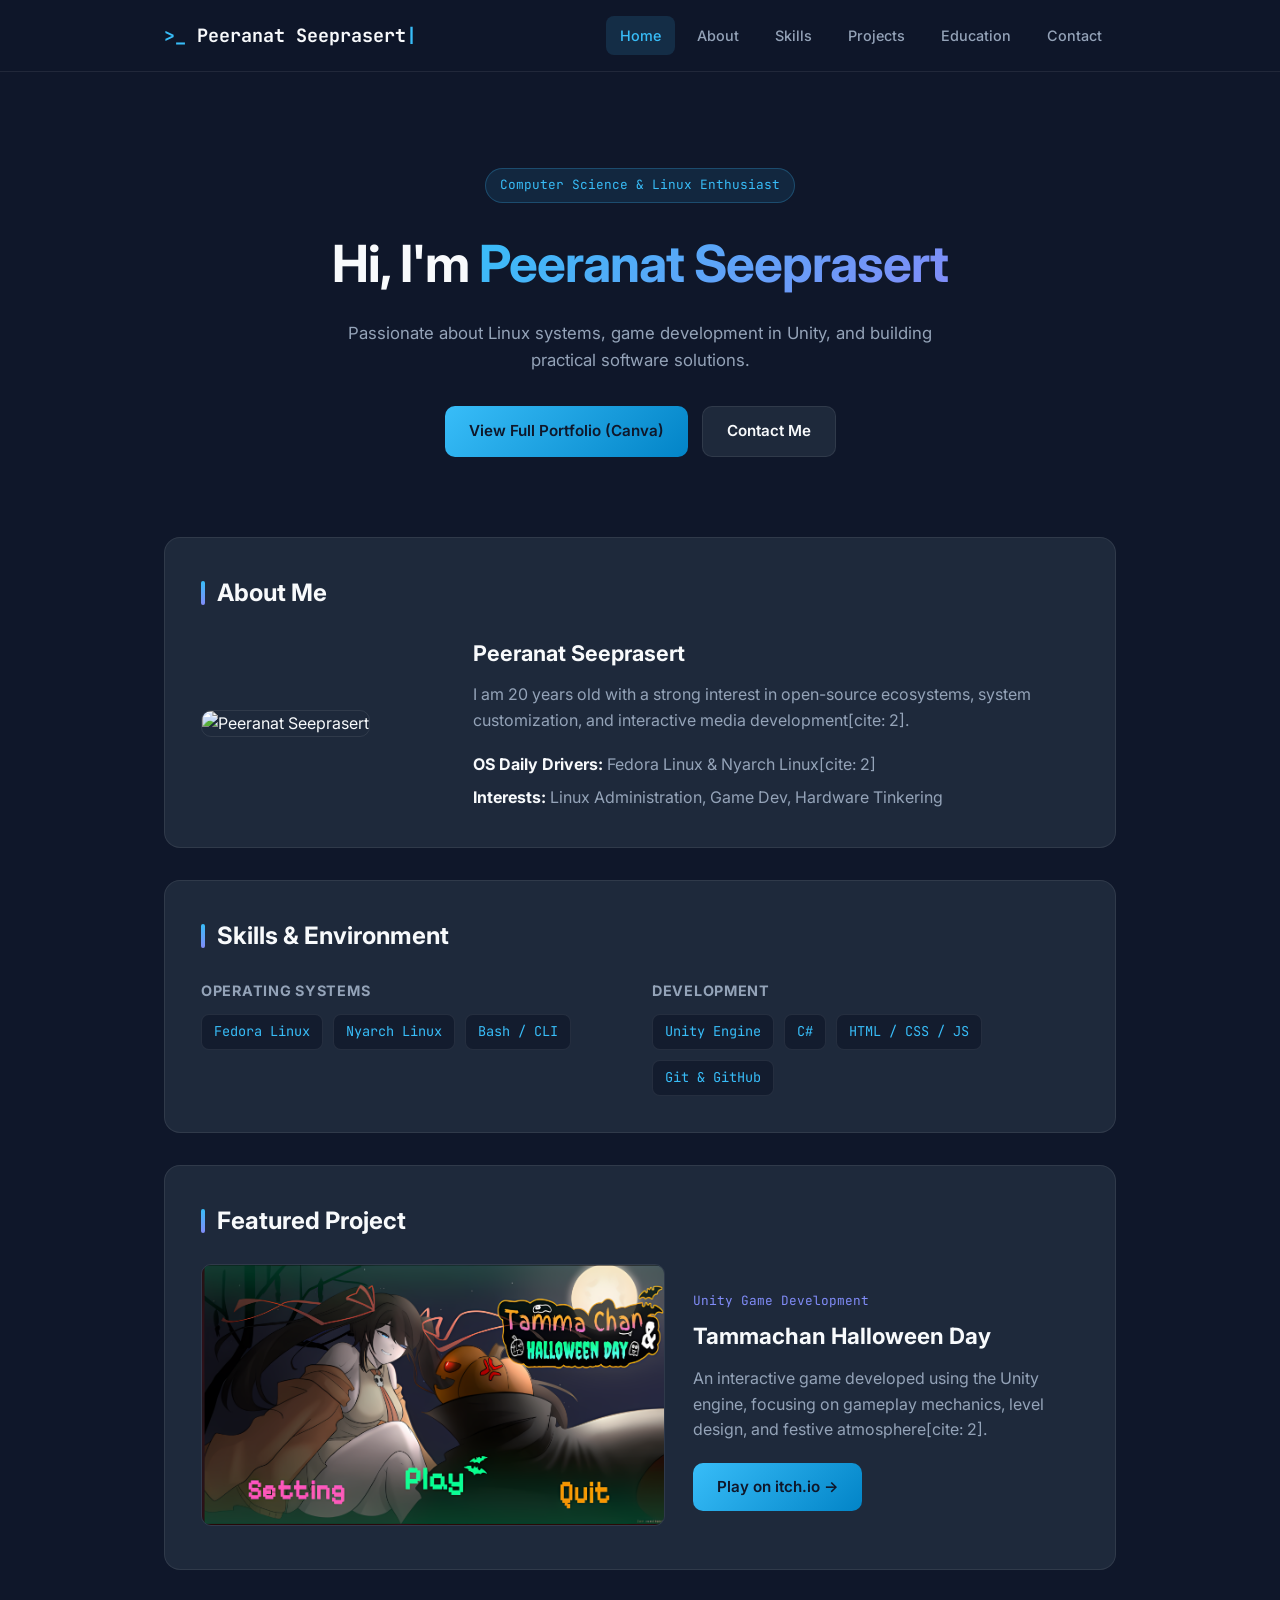
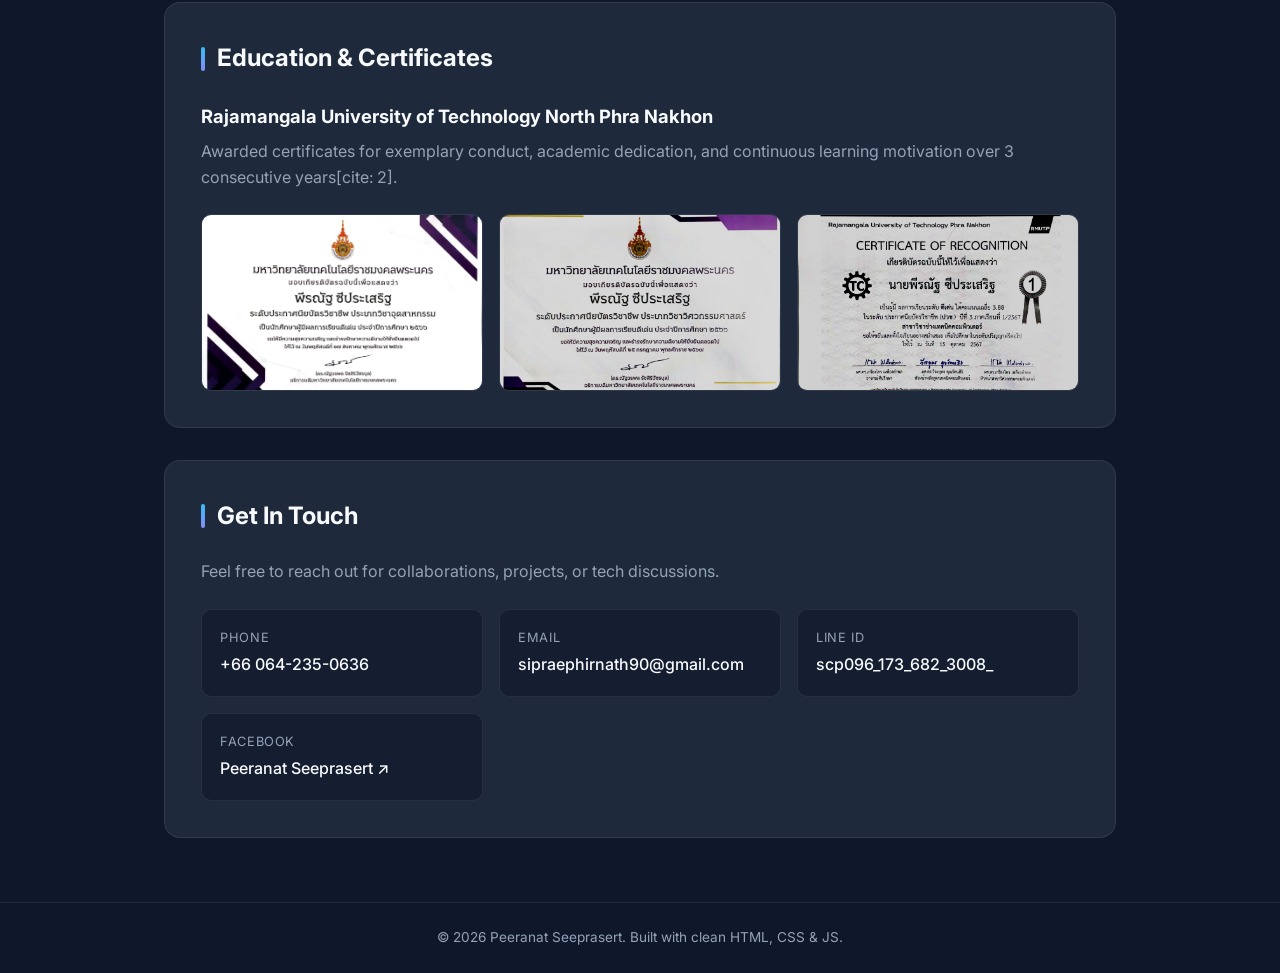
==== site/index.html @ e121f676 "Majorchange:modernize web" ====
<!DOCTYPE html>
<html lang="en">
<head>
  <meta charset="UTF-8">
  <meta name="viewport" content="width=device-width, initial-scale=1.0">
  <title>Peeranat Seeprasert | Portfolio</title>
  <link rel="preconnect" href="https://fonts.googleapis.com">
  <link rel="preconnect" href="https://fonts.gstatic.com" crossorigin>
  <link href="https://fonts.googleapis.com/css2?family=Inter:wght@400;500;600;700&family=JetBrains+Mono:wght@500;700&display=swap" rel="stylesheet">
  <link rel="stylesheet" href="styles.css">
</head>
<body>

  <nav class="navbar">
    <div class="nav-container">
      <a href="#home" class="brand">
        <span class="prompt">&gt;_</span> <span id="typewriter"></span><span class="cursor">|</span>
      </a>
      <div class="nav-links">
        <a href="#home" class="active">Home</a>
        <a href="#about">About</a>
        <a href="#skills">Skills</a>
        <a href="#projects">Projects</a>
        <a href="#education">Education</a>
        <a href="#contacts">Contact</a>
      </div>
    </div>
  </nav>

  <main class="container">
    <!-- Hero Section -->
    <section id="home" class="hero">
      <span class="badge">Computer Science & Linux Enthusiast</span>
      <h1>Hi, I'm <span class="gradient-text">Peeranat Seeprasert</span></h1>
      <p class="hero-desc">
        Passionate about Linux systems, game development in Unity, and building practical software solutions.
      </p>
      <div class="hero-actions">
        <a href="https://www.canva.com/design/DAFn1muEa0U/SDMkf6ifCGOokU0-OmJz7w/view?utm_content=DAFn1muEa0U&utm_campaign=designshare&utm_medium=link&utm_source=editor" target="_blank" rel="noopener" class="btn btn-primary">
          View Full Portfolio (Canva)
        </a>
        <a href="#contacts" class="btn btn-secondary">Contact Me</a>
      </div>
    </section>

    <!-- About Section -->
    <section id="about" class="card">
      <h2 class="section-title">About Me</h2>
      <div class="about-grid">
        <div class="about-image">
          <img src="1691246905751.jpg" alt="Peeranat Seeprasert">
        </div>
        <div class="about-content">
          <h3>Peeranat Seeprasert</h3>
          <p>
            I am 20 years old with a strong interest in open-source ecosystems, system customization, and interactive media development[cite: 2].
          </p>
          <ul class="info-list">
            <li><strong>OS Daily Drivers:</strong> Fedora Linux &amp; Nyarch Linux[cite: 2]</li>
            <li><strong>Interests:</strong> Linux Administration, Game Dev, Hardware Tinkering</li>
          </ul>
        </div>
      </div>
    </section>

    <!-- Skills Section -->
    <section id="skills" class="card">
      <h2 class="section-title">Skills &amp; Environment</h2>
      <div class="skills-grid">
        <div class="skill-group">
          <h4>Operating Systems</h4>
          <div class="tags">
            <span class="tag">Fedora Linux</span>
            <span class="tag">Nyarch Linux</span>
            <span class="tag">Bash / CLI</span>
          </div>
        </div>
        <div class="skill-group">
          <h4>Development</h4>
          <div class="tags">
            <span class="tag">Unity Engine</span>
            <span class="tag">C#</span>
            <span class="tag">HTML / CSS / JS</span>
            <span class="tag">Git &amp; GitHub</span>
          </div>
        </div>
      </div>
    </section>

    <!-- Projects Section -->
    <section id="projects" class="card">
      <h2 class="section-title">Featured Project</h2>
      <div class="project-showcase">
        <div class="project-media">
          <img src="Game_Picture.png" alt="Unity Game Example">
        </div>
        <div class="project-info">
          <span class="project-tag">Unity Game Development</span>
          <h3>Tammachan Halloween Day</h3>
          <p>
            An interactive game developed using the Unity engine, focusing on gameplay mechanics, level design, and festive atmosphere[cite: 2].
          </p>
          <a href="https://tammastudio.itch.io/tammachanhalloweenday" target="_blank" rel="noopener" class="btn btn-primary">
            Play on itch.io &rarr;
          </a>
        </div>
      </div>
    </section>

    <!-- Education Section -->
    <section id="education" class="card">
      <h2 class="section-title">Education &amp; Certificates</h2>
      <div class="edu-header">
        <h3>Rajamangala University of Technology North Phra Nakhon</h3>
        <p>Awarded certificates for exemplary conduct, academic dedication, and continuous learning motivation over 3 consecutive years[cite: 2].</p>
      </div>
      <div class="cert-grid">
        <img src="1699880186293(1).jpg" alt="Certificate 1" class="cert-img">
        <img src="IMG_0772.jpg" alt="Certificate 2" class="cert-img">
        <img src="IMG_0771.jpg" alt="Certificate 3" class="cert-img">
      </div>
    </section>

    <!-- Contacts Section -->
    <section id="contacts" class="card">
      <h2 class="section-title">Get In Touch</h2>
      <p class="contact-subtitle">Feel free to reach out for collaborations, projects, or tech discussions.</p>
      <div class="contact-grid">
        <a href="tel:+66642350636" class="contact-item">
          <span class="contact-label">Phone</span>
          <span class="contact-value">+66 064-235-0636</span>
        </a>
        <a href="mailto:sipraephirnath90@gmail.com" class="contact-item">
          <span class="contact-label">Email</span>
          <span class="contact-value">sipraephirnath90@gmail.com</span>
        </a>
        <div class="contact-item">
          <span class="contact-label">Line ID</span>
          <span class="contact-value">scp096_173_682_3008_</span>
        </div>
        <a href="https://www.facebook.com/profile.php?id=100039198768216" target="_blank" rel="noopener" class="contact-item">
          <span class="contact-label">Facebook</span>
          <span class="contact-value">Peeranat Seeprasert &nearr;</span>
        </a>
      </div>
    </section>
  </main>

  <footer>
    <p>&copy; 2026 Peeranat Seeprasert. Built with clean HTML, CSS &amp; JS.</p>
  </footer>

  <script src="app.js"></script>
</body>
</html>
---- site/styles.css ----
:root {
  --bg-main: #0f172a;
  --bg-card: #1e293b;
  --bg-card-hover: #263349;
  --text-primary: #f8fafc;
  --text-secondary: #94a3b8;
  --accent-primary: #38bdf8;
  --accent-secondary: #818cf8;
  --border-subtle: rgba(255, 255, 255, 0.08);
  --radius-lg: 16px;
  --radius-md: 10px;
}

* {
  box-sizing: border-box;
  margin: 0;
  padding: 0;
}

html {
  scroll-behavior: smooth;
  scroll-padding-top: 85px;
}

body {
  font-family: 'Inter', -apple-system, BlinkMacSystemFont, sans-serif;
  background-color: var(--bg-main);
  color: var(--text-primary);
  line-height: 1.6;
  min-height: 100vh;
  display: flex;
  flex-direction: column;
}

/* Navbar (Glassmorphism) */
.navbar {
  position: sticky;
  top: 0;
  z-index: 1000;
  width: 100%;
  background: rgba(15, 23, 42, 0.82);
  backdrop-filter: blur(12px);
  border-bottom: 1px solid var(--border-subtle);
}

.nav-container {
  max-width: 1000px;
  margin: 0 auto;
  padding: 16px 24px;
  display: flex;
  justify-content: space-between;
  align-items: center;
  gap: 16px;
}

.brand {
  font-family: 'JetBrains Mono', monospace;
  font-size: 1.15rem;
  font-weight: 700;
  color: var(--text-primary);
  text-decoration: none;
}

.brand .prompt {
  color: var(--accent-primary);
}

.cursor {
  color: var(--accent-primary);
  animation: blink 1s step-end infinite;
}

@keyframes blink {
  50% { opacity: 0; }
}

.nav-links {
  display: flex;
  flex-wrap: wrap;
  gap: 8px;
}

.nav-links a {
  text-decoration: none;
  color: var(--text-secondary);
  font-size: 0.9rem;
  font-weight: 500;
  padding: 8px 14px;
  border-radius: 8px;
  transition: all 0.2s ease;
}

.nav-links a:hover,
.nav-links a.active {
  color: var(--text-primary);
  background: rgba(56, 189, 248, 0.14);
}

.nav-links a.active {
  color: var(--accent-primary);
}

/* Main Container */
.container {
  width: 100%;
  max-width: 1000px;
  margin: 0 auto;
  padding: 32px 24px 64px;
  display: flex;
  flex-direction: column;
  gap: 32px;
  flex: 1;
}

/* Hero Section */
.hero {
  text-align: center;
  padding: 64px 20px 48px;
}

.badge {
  display: inline-block;
  font-family: 'JetBrains Mono', monospace;
  font-size: 0.8rem;
  color: var(--accent-primary);
  background: rgba(56, 189, 248, 0.1);
  border: 1px solid rgba(56, 189, 248, 0.25);
  padding: 6px 14px;
  border-radius: 999px;
  margin-bottom: 20px;
}

.hero h1 {
  font-size: clamp(2rem, 5vw, 3.2rem);
  font-weight: 700;
  letter-spacing: -0.02em;
  margin-bottom: 16px;
}

.gradient-text {
  background: linear-gradient(135deg, var(--accent-primary), var(--accent-secondary));
  -webkit-background-clip: text;
  -webkit-text-fill-color: transparent;
}

.hero-desc {
  max-width: 600px;
  margin: 0 auto 32px;
  color: var(--text-secondary);
  font-size: 1.05rem;
}

.hero-actions {
  display: flex;
  justify-content: center;
  flex-wrap: wrap;
  gap: 14px;
}

/* Buttons */
.btn {
  display: inline-flex;
  align-items: center;
  justify-content: center;
  padding: 12px 24px;
  border-radius: var(--radius-md);
  font-weight: 600;
  font-size: 0.95rem;
  text-decoration: none;
  transition: transform 0.2s ease, box-shadow 0.2s ease, background 0.2s ease;
}

.btn-primary {
  background: linear-gradient(135deg, var(--accent-primary), #0284c7);
  color: #0f172a;
}

.btn-primary:hover {
  transform: translateY(-2px);
  box-shadow: 0 8px 20px rgba(56, 189, 248, 0.3);
}

.btn-secondary {
  background: var(--bg-card);
  color: var(--text-primary);
  border: 1px solid var(--border-subtle);
}

.btn-secondary:hover {
  background: var(--bg-card-hover);
  transform: translateY(-2px);
}

/* Section Cards */
.card {
  background: var(--bg-card);
  border: 1px solid var(--border-subtle);
  border-radius: var(--radius-lg);
  padding: 36px;
}

.section-title {
  font-size: 1.5rem;
  margin-bottom: 24px;
  display: flex;
  align-items: center;
  gap: 12px;
}

.section-title::before {
  content: "";
  width: 4px;
  height: 24px;
  border-radius: 4px;
  background: linear-gradient(to bottom, var(--accent-primary), var(--accent-secondary));
}

/* About Grid */
.about-grid {
  display: grid;
  grid-template-columns: 240px 1fr;
  gap: 32px;
  align-items: center;
}

.about-image img {
  width: 100%;
  height: auto;
  aspect-ratio: 3 / 4;
  object-fit: cover;
  border-radius: var(--radius-md);
  border: 1px solid var(--border-subtle);
}

.about-content h3 {
  font-size: 1.35rem;
  margin-bottom: 12px;
}

.about-content p {
  color: var(--text-secondary);
  margin-bottom: 18px;
}

.info-list {
  list-style: none;
  display: flex;
  flex-direction: column;
  gap: 8px;
  color: var(--text-secondary);
}

.info-list strong {
  color: var(--text-primary);
}

/* Skills */
.skills-grid {
  display: grid;
  grid-template-columns: repeat(auto-fit, minmax(260px, 1fr));
  gap: 24px;
}

.skill-group h4 {
  color: var(--text-secondary);
  font-size: 0.9rem;
  text-transform: uppercase;
  letter-spacing: 0.05em;
  margin-bottom: 12px;
}

.tags {
  display: flex;
  flex-wrap: wrap;
  gap: 10px;
}

.tag {
  font-family: 'JetBrains Mono', monospace;
  font-size: 0.85rem;
  background: rgba(15, 23, 42, 0.7);
  color: var(--accent-primary);
  border: 1px solid var(--border-subtle);
  padding: 6px 12px;
  border-radius: 8px;
}

/* Project Showcase */
.project-showcase {
  display: grid;
  grid-template-columns: 1.2fr 1fr;
  gap: 28px;
  align-items: center;
}

.project-media img {
  width: 100%;
  height: auto;
  border-radius: var(--radius-md);
  border: 1px solid var(--border-subtle);
  transition: transform 0.3s ease;
}

.project-media img:hover {
  transform: scale(1.02);
}

.project-tag {
  font-family: 'JetBrains Mono', monospace;
  font-size: 0.8rem;
  color: var(--accent-secondary);
}

.project-info h3 {
  font-size: 1.4rem;
  margin: 6px 0 12px;
}

.project-info p {
  color: var(--text-secondary);
  margin-bottom: 20px;
}

/* Education & Certificates */
.edu-header h3 {
  font-size: 1.15rem;
  margin-bottom: 8px;
}

.edu-header p {
  color: var(--text-secondary);
  margin-bottom: 24px;
}

.cert-grid {
  display: grid;
  grid-template-columns: repeat(auto-fit, minmax(240px, 1fr));
  gap: 16px;
}

.cert-img {
  width: 100%;
  height: auto;
  aspect-ratio: 16 / 10;
  object-fit: cover;
  border-radius: var(--radius-md);
  border: 1px solid var(--border-subtle);
  transition: transform 0.25s ease;
}

.cert-img:hover {
  transform: translateY(-4px);
}

/* Contacts */
.contact-subtitle {
  color: var(--text-secondary);
  margin-bottom: 24px;
}

.contact-grid {
  display: grid;
  grid-template-columns: repeat(auto-fit, minmax(210px, 1fr));
  gap: 16px;
}

.contact-item {
  background: rgba(15, 23, 42, 0.6);
  border: 1px solid var(--border-subtle);
  border-radius: var(--radius-md);
  padding: 18px;
  text-decoration: none;
  display: flex;
  flex-direction: column;
  gap: 4px;
  transition: border-color 0.2s ease, transform 0.2s ease;
}

a.contact-item:hover {
  border-color: var(--accent-primary);
  transform: translateY(-2px);
}

.contact-label {
  font-size: 0.8rem;
  color: var(--text-secondary);
  text-transform: uppercase;
  letter-spacing: 0.05em;
}

.contact-value {
  color: var(--text-primary);
  font-weight: 500;
  word-break: break-word;
}

/* Footer */
footer {
  width: 100%;
  text-align: center;
  padding: 24px;
  border-top: 1px solid var(--border-subtle);
  color: var(--text-secondary);
  font-size: 0.85rem;
}

/* Responsive */
@media (max-width: 768px) {
  .nav-container {
    flex-direction: column;
    padding: 12px 16px;
  }

  .nav-links {
    justify-content: center;
  }

  .card {
    padding: 24px;
  }

  .about-grid,
  .project-showcase {
    grid-template-columns: 1fr;
  }

  .about-image {
    max-width: 240px;
    margin: 0 auto;
  }
}
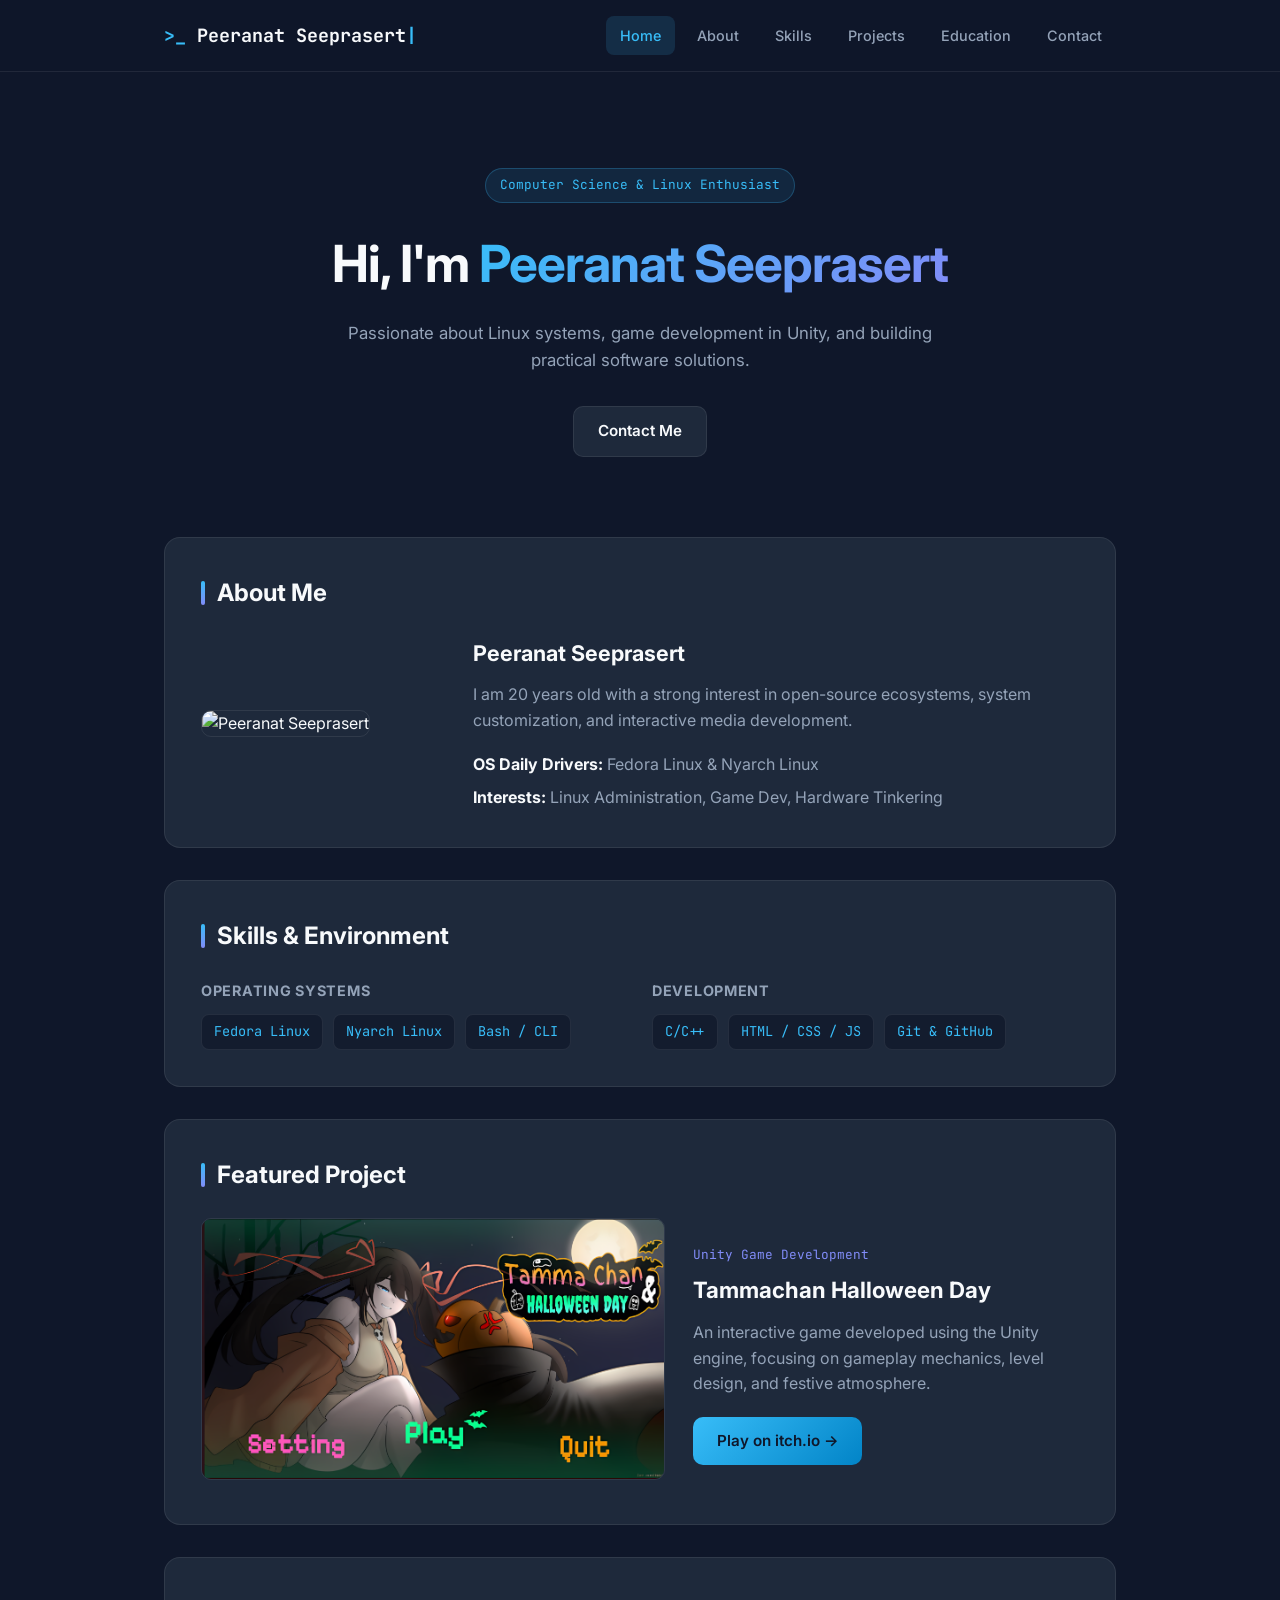
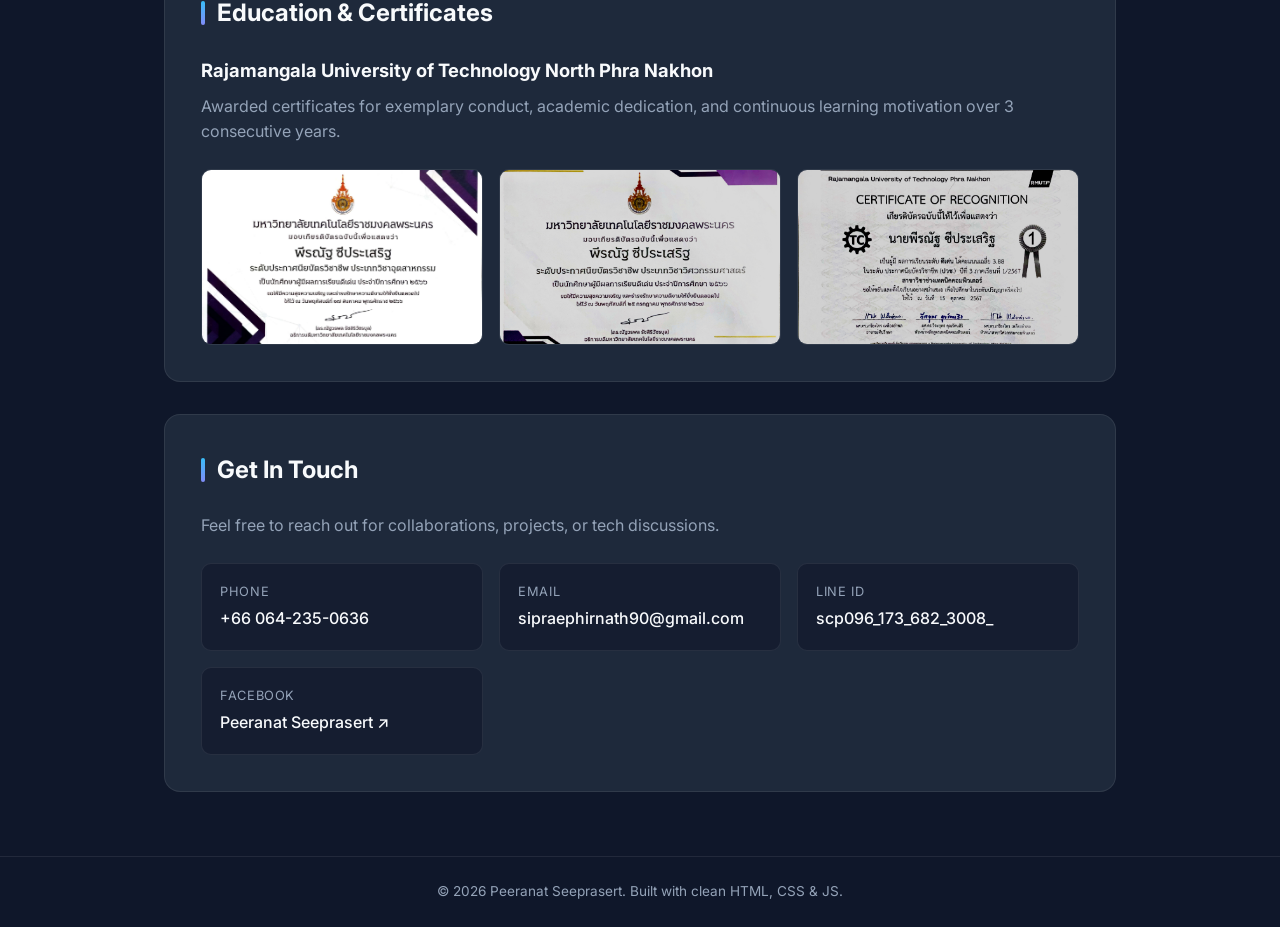
==== commit 624237a5: "fix: not show canva now" ====
--- a/site/index.html
+++ b/site/index.html
@@ -36,8 +36,8 @@
         Passionate about Linux systems, game development in Unity, and building practical software solutions.
       </p>
       <div class="hero-actions">
-        <a href="https://www.canva.com/design/DAFn1muEa0U/SDMkf6ifCGOokU0-OmJz7w/view?utm_content=DAFn1muEa0U&utm_campaign=designshare&utm_medium=link&utm_source=editor" target="_blank" rel="noopener" class="btn btn-primary">
-          View Full Portfolio (Canva)
+        <!-- <a href="https://www.canva.com/design/DAFn1muEa0U/SDMkf6ifCGOokU0-OmJz7w/view?utm_content=DAFn1muEa0U&utm_campaign=designshare&utm_medium=link&utm_source=editor" target="_blank" rel="noopener" class="btn btn-primary">
+          View Full Portfolio (Canva) -->
         </a>
         <a href="#contacts" class="btn btn-secondary">Contact Me</a>
       </div>
@@ -53,10 +53,10 @@
         <div class="about-content">
           <h3>Peeranat Seeprasert</h3>
           <p>
-            I am 20 years old with a strong interest in open-source ecosystems, system customization, and interactive media development[cite: 2].
+            I am 20 years old with a strong interest in open-source ecosystems, system customization, and interactive media development.
           </p>
           <ul class="info-list">
-            <li><strong>OS Daily Drivers:</strong> Fedora Linux &amp; Nyarch Linux[cite: 2]</li>
+            <li><strong>OS Daily Drivers:</strong> Fedora Linux &amp; Nyarch Linux</li>
             <li><strong>Interests:</strong> Linux Administration, Game Dev, Hardware Tinkering</li>
           </ul>
         </div>
@@ -78,8 +78,7 @@
         <div class="skill-group">
           <h4>Development</h4>
           <div class="tags">
-            <span class="tag">Unity Engine</span>
-            <span class="tag">C#</span>
+            <span class="tag">C/C++</span>
             <span class="tag">HTML / CSS / JS</span>
             <span class="tag">Git &amp; GitHub</span>
           </div>
@@ -98,7 +97,7 @@
           <span class="project-tag">Unity Game Development</span>
           <h3>Tammachan Halloween Day</h3>
           <p>
-            An interactive game developed using the Unity engine, focusing on gameplay mechanics, level design, and festive atmosphere[cite: 2].
+            An interactive game developed using the Unity engine, focusing on gameplay mechanics, level design, and festive atmosphere.
           </p>
           <a href="https://tammastudio.itch.io/tammachanhalloweenday" target="_blank" rel="noopener" class="btn btn-primary">
             Play on itch.io &rarr;
@@ -112,7 +111,7 @@
       <h2 class="section-title">Education &amp; Certificates</h2>
       <div class="edu-header">
         <h3>Rajamangala University of Technology North Phra Nakhon</h3>
-        <p>Awarded certificates for exemplary conduct, academic dedication, and continuous learning motivation over 3 consecutive years[cite: 2].</p>
+        <p>Awarded certificates for exemplary conduct, academic dedication, and continuous learning motivation over 3 consecutive years.</p>
       </div>
       <div class="cert-grid">
         <img src="1699880186293(1).jpg" alt="Certificate 1" class="cert-img">
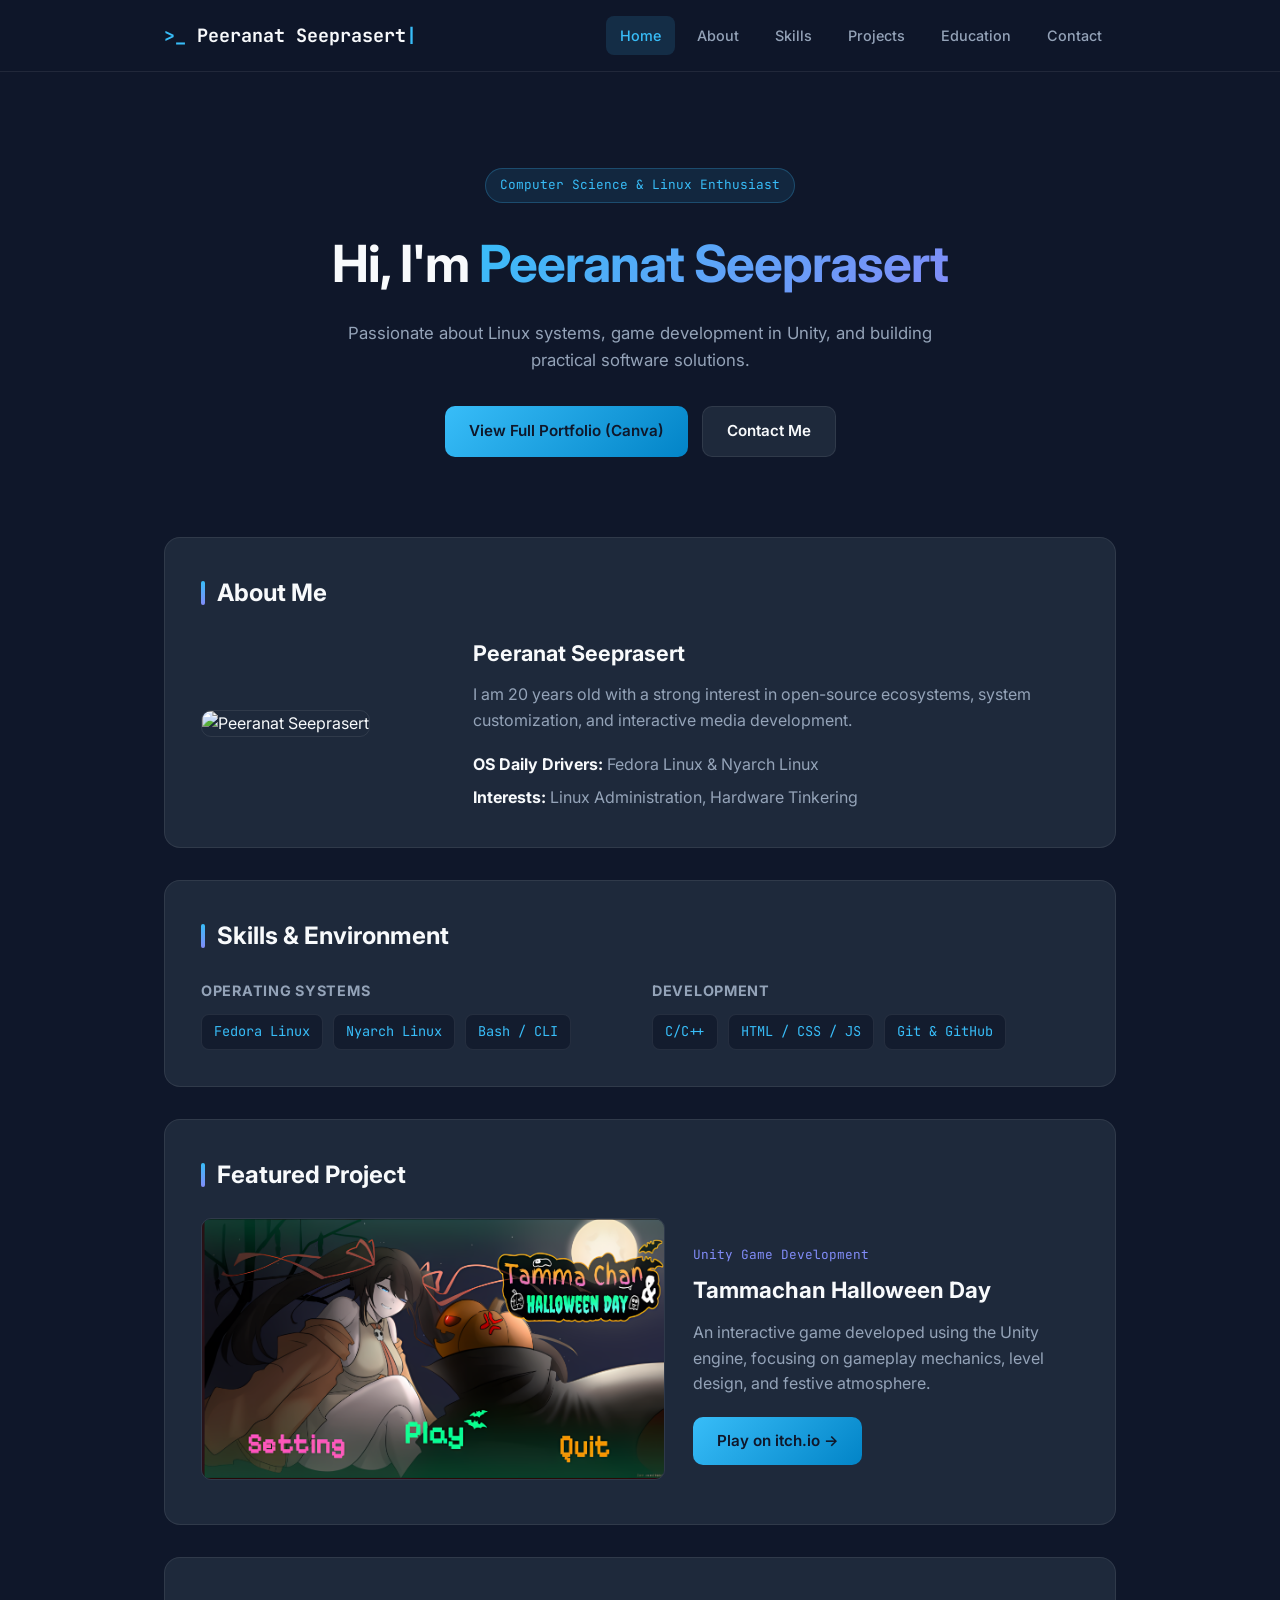
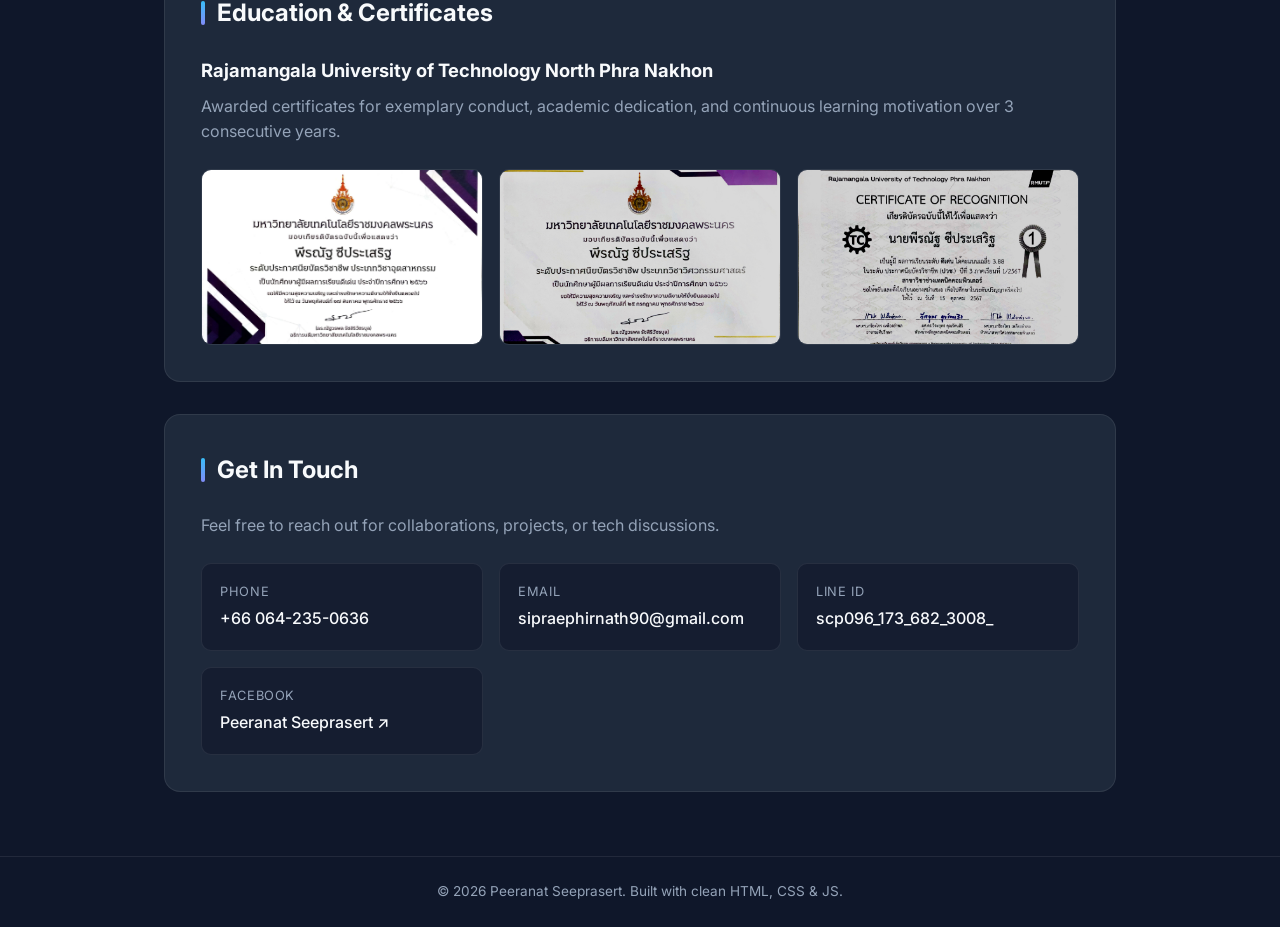
==== commit d0af4e5a: "get canva back" ====
--- a/site/index.html
+++ b/site/index.html
@@ -36,8 +36,8 @@
         Passionate about Linux systems, game development in Unity, and building practical software solutions.
       </p>
       <div class="hero-actions">
-        <!-- <a href="https://www.canva.com/design/DAFn1muEa0U/SDMkf6ifCGOokU0-OmJz7w/view?utm_content=DAFn1muEa0U&utm_campaign=designshare&utm_medium=link&utm_source=editor" target="_blank" rel="noopener" class="btn btn-primary">
-          View Full Portfolio (Canva) -->
+        <a href="https://www.canva.com/design/DAFn1muEa0U/SDMkf6ifCGOokU0-OmJz7w/view?utm_content=DAFn1muEa0U&utm_campaign=designshare&utm_medium=link&utm_source=editor" target="_blank" rel="noopener" class="btn btn-primary">
+          View Full Portfolio (Canva)
         </a>
         <a href="#contacts" class="btn btn-secondary">Contact Me</a>
       </div>
@@ -57,7 +57,7 @@
           </p>
           <ul class="info-list">
             <li><strong>OS Daily Drivers:</strong> Fedora Linux &amp; Nyarch Linux</li>
-            <li><strong>Interests:</strong> Linux Administration, Game Dev, Hardware Tinkering</li>
+            <li><strong>Interests:</strong> Linux Administration, Hardware Tinkering</li>
           </ul>
         </div>
       </div>
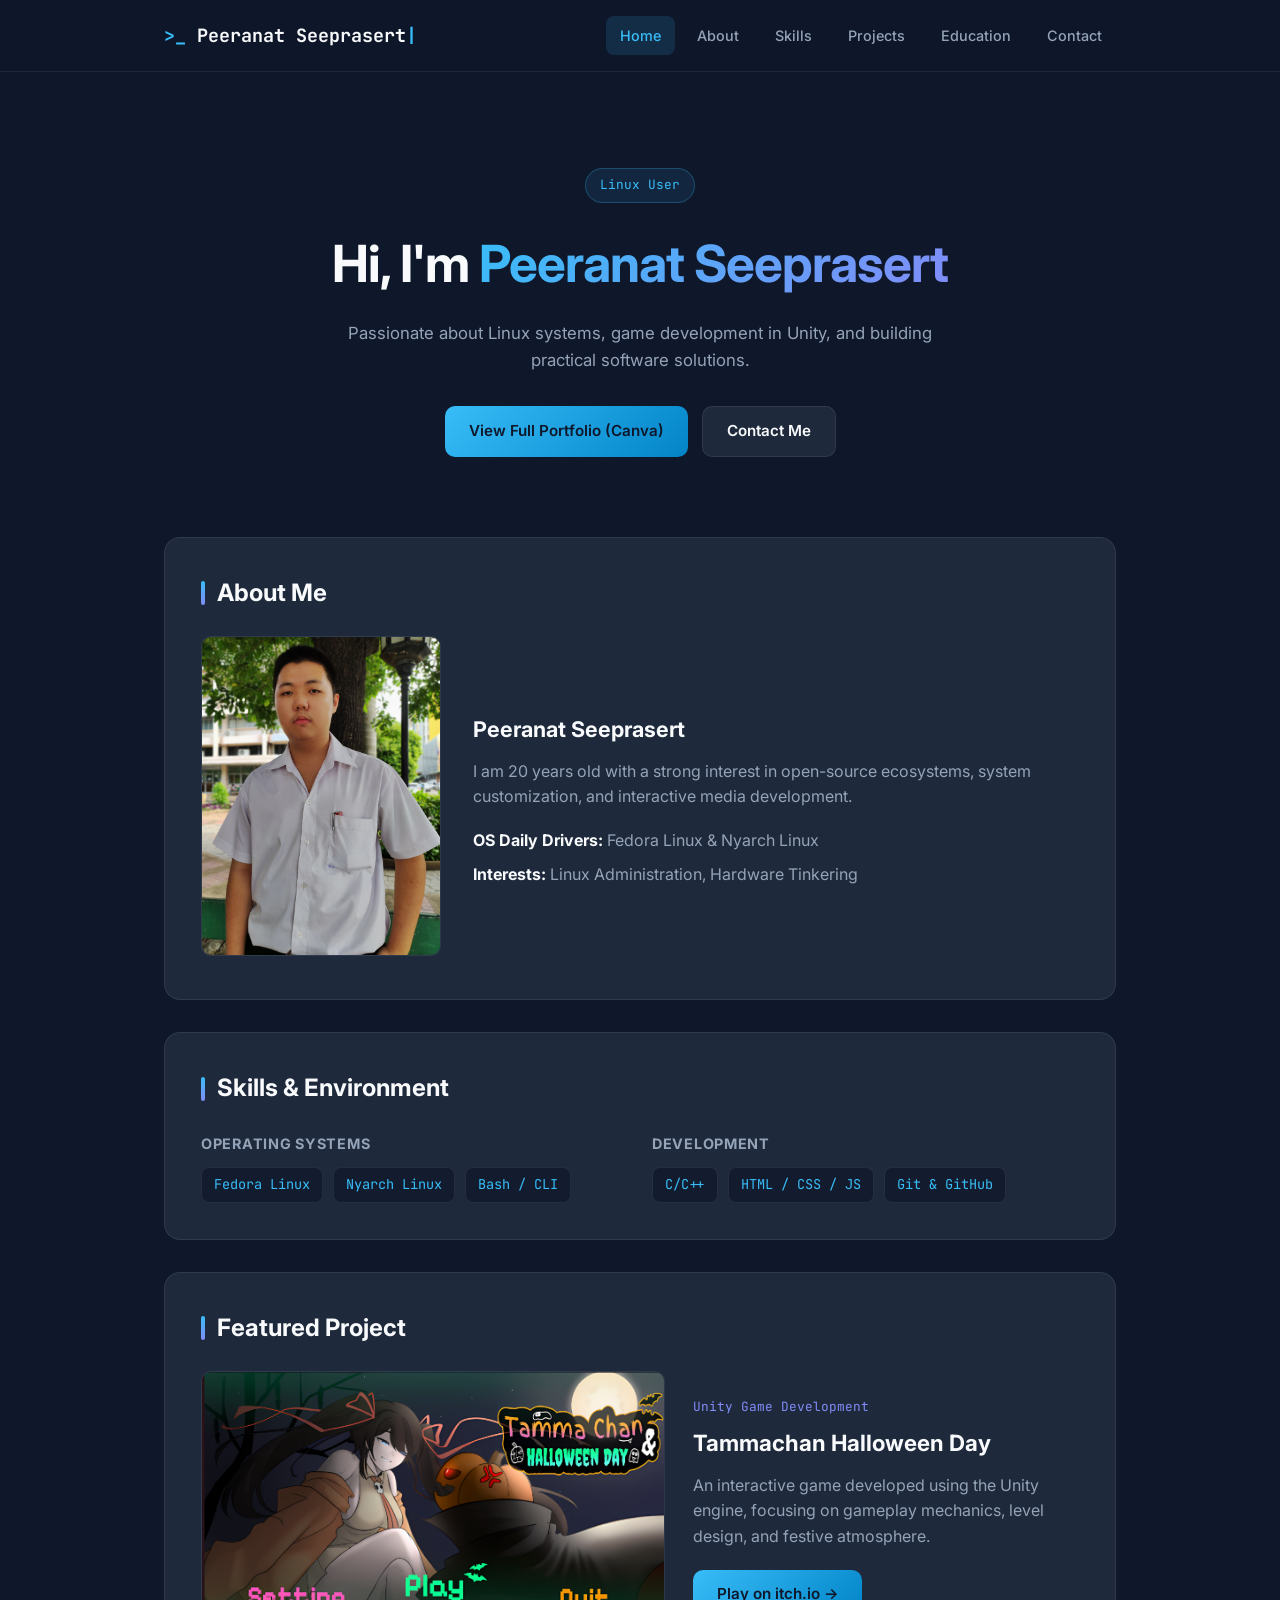
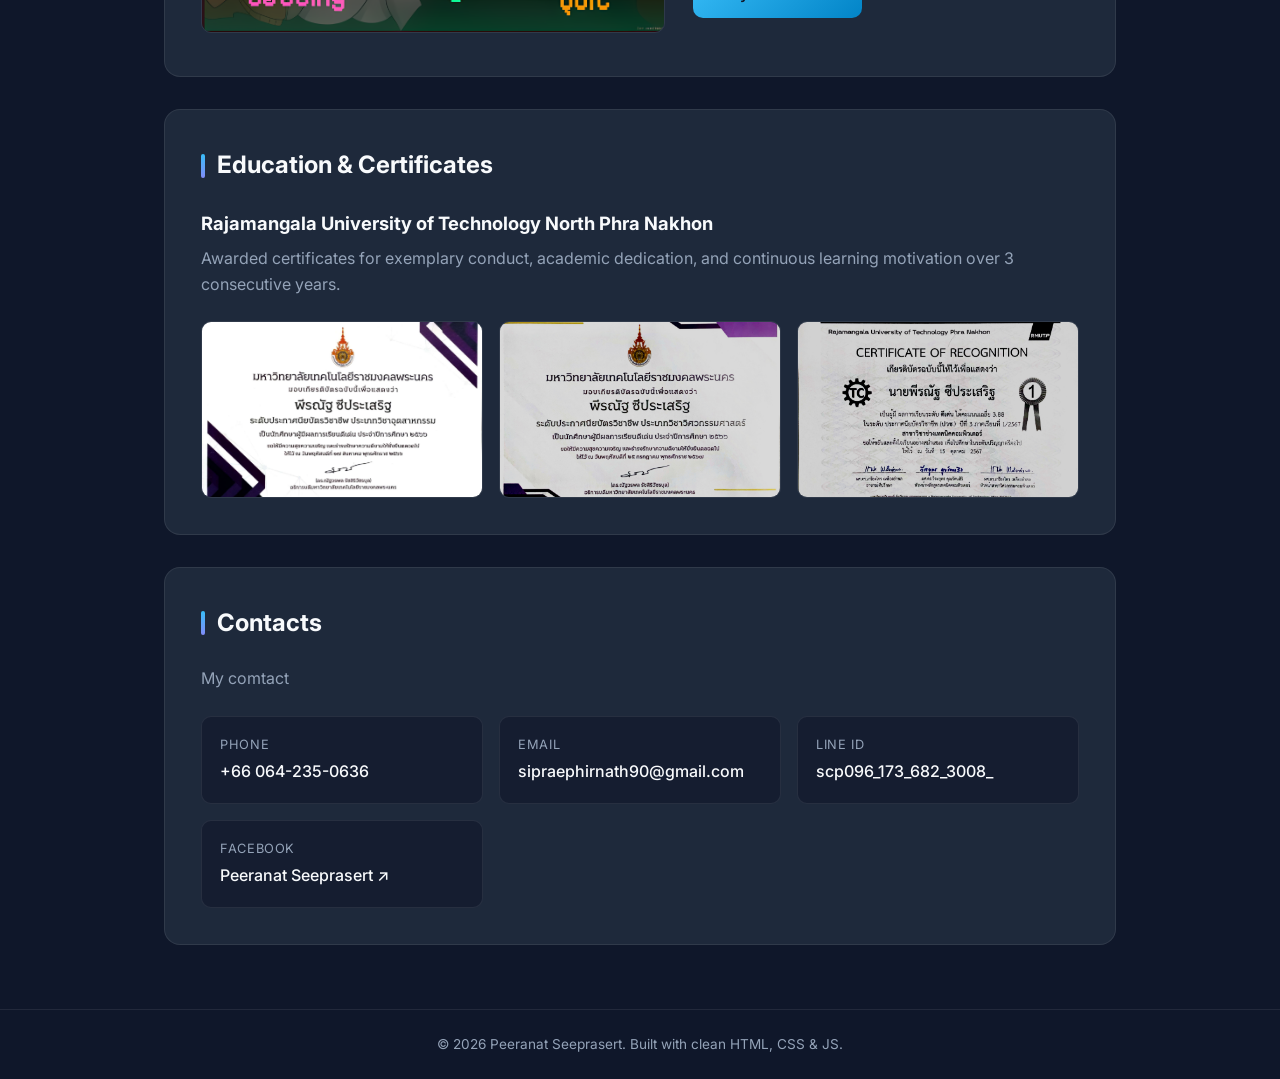
==== commit 41d6195a: "change:Text at badge and contact-part" ====
--- a/site/index.html
+++ b/site/index.html
@@ -30,7 +30,7 @@
   <main class="container">
     <!-- Hero Section -->
     <section id="home" class="hero">
-      <span class="badge">Computer Science & Linux Enthusiast</span>
+      <span class="badge">Linux User</span>
       <h1>Hi, I'm <span class="gradient-text">Peeranat Seeprasert</span></h1>
       <p class="hero-desc">
         Passionate about Linux systems, game development in Unity, and building practical software solutions.
@@ -48,7 +48,7 @@
       <h2 class="section-title">About Me</h2>
       <div class="about-grid">
         <div class="about-image">
-          <img src="1691246905751.jpg" alt="Peeranat Seeprasert">
+          <img src="v2.jpg" alt="Peeranat Seeprasert">
         </div>
         <div class="about-content">
           <h3>Peeranat Seeprasert</h3>
@@ -122,8 +122,8 @@
 
     <!-- Contacts Section -->
     <section id="contacts" class="card">
-      <h2 class="section-title">Get In Touch</h2>
-      <p class="contact-subtitle">Feel free to reach out for collaborations, projects, or tech discussions.</p>
+      <h2 class="section-title">Contacts</h2>
+      <p class="contact-subtitle">My comtact</p>
       <div class="contact-grid">
         <a href="tel:+66642350636" class="contact-item">
           <span class="contact-label">Phone</span>
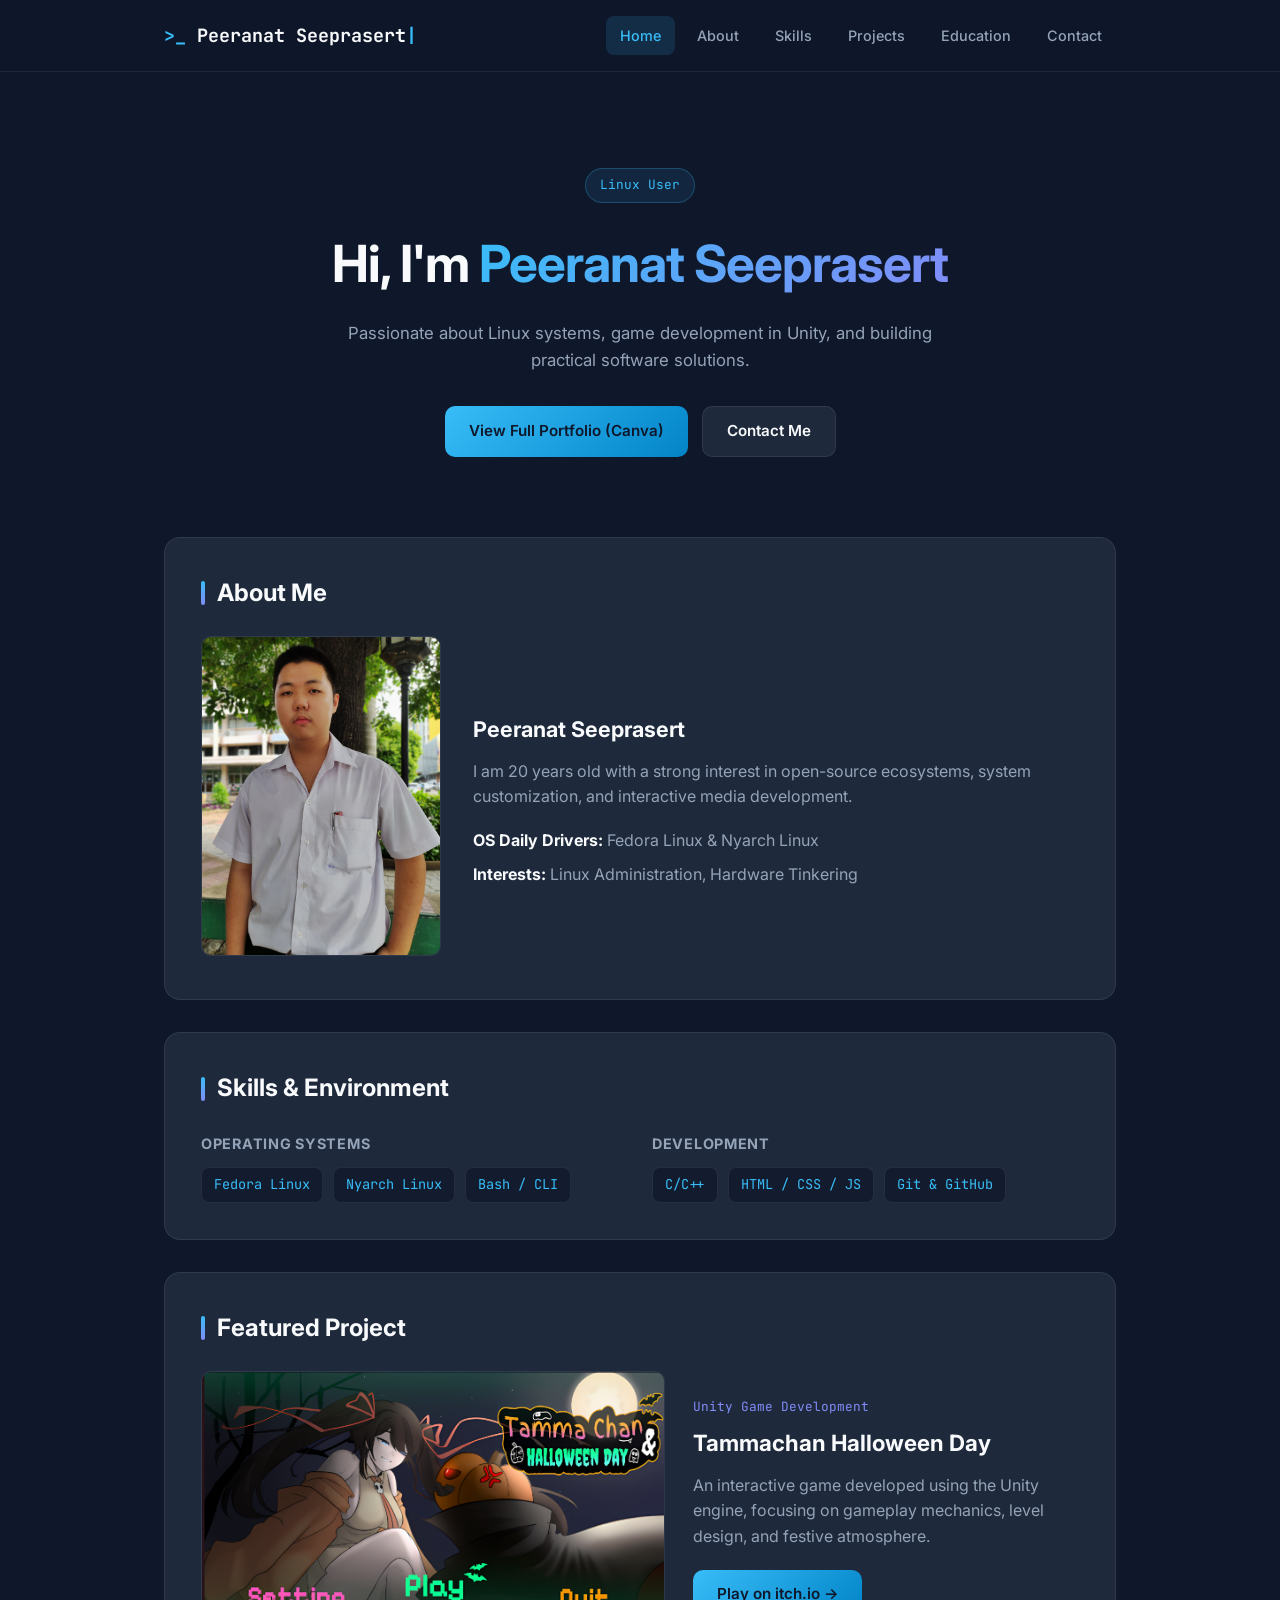
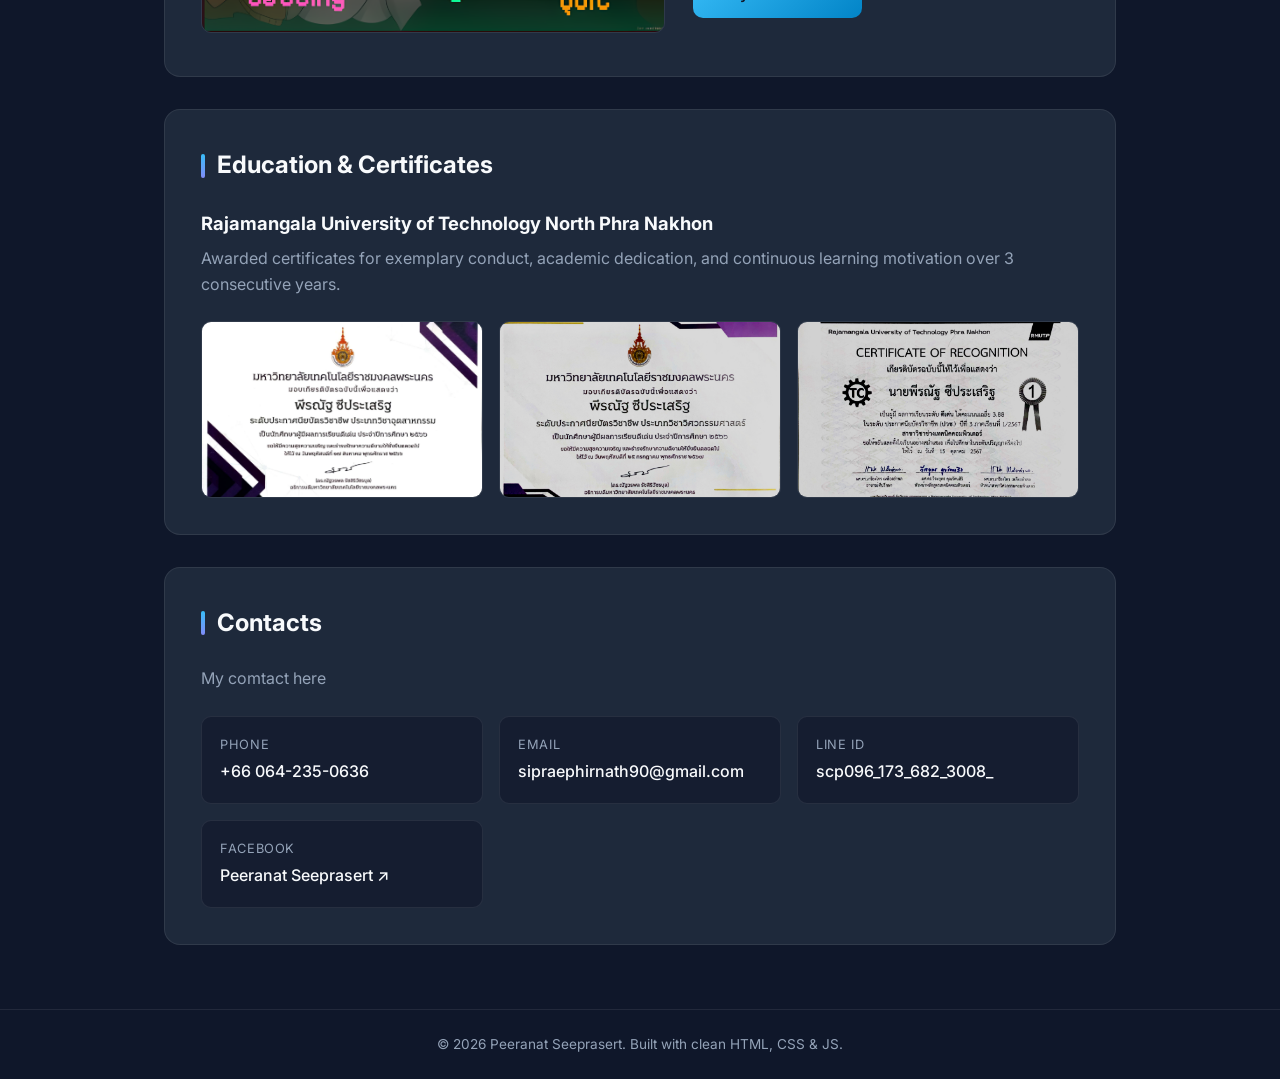
==== commit 01276102: "change:Text at badge and contact-part" ====
--- a/site/index.html
+++ b/site/index.html
@@ -123,7 +123,7 @@
     <!-- Contacts Section -->
     <section id="contacts" class="card">
       <h2 class="section-title">Contacts</h2>
-      <p class="contact-subtitle">My comtact</p>
+      <p class="contact-subtitle">My comtact here</p>
       <div class="contact-grid">
         <a href="tel:+66642350636" class="contact-item">
           <span class="contact-label">Phone</span>
